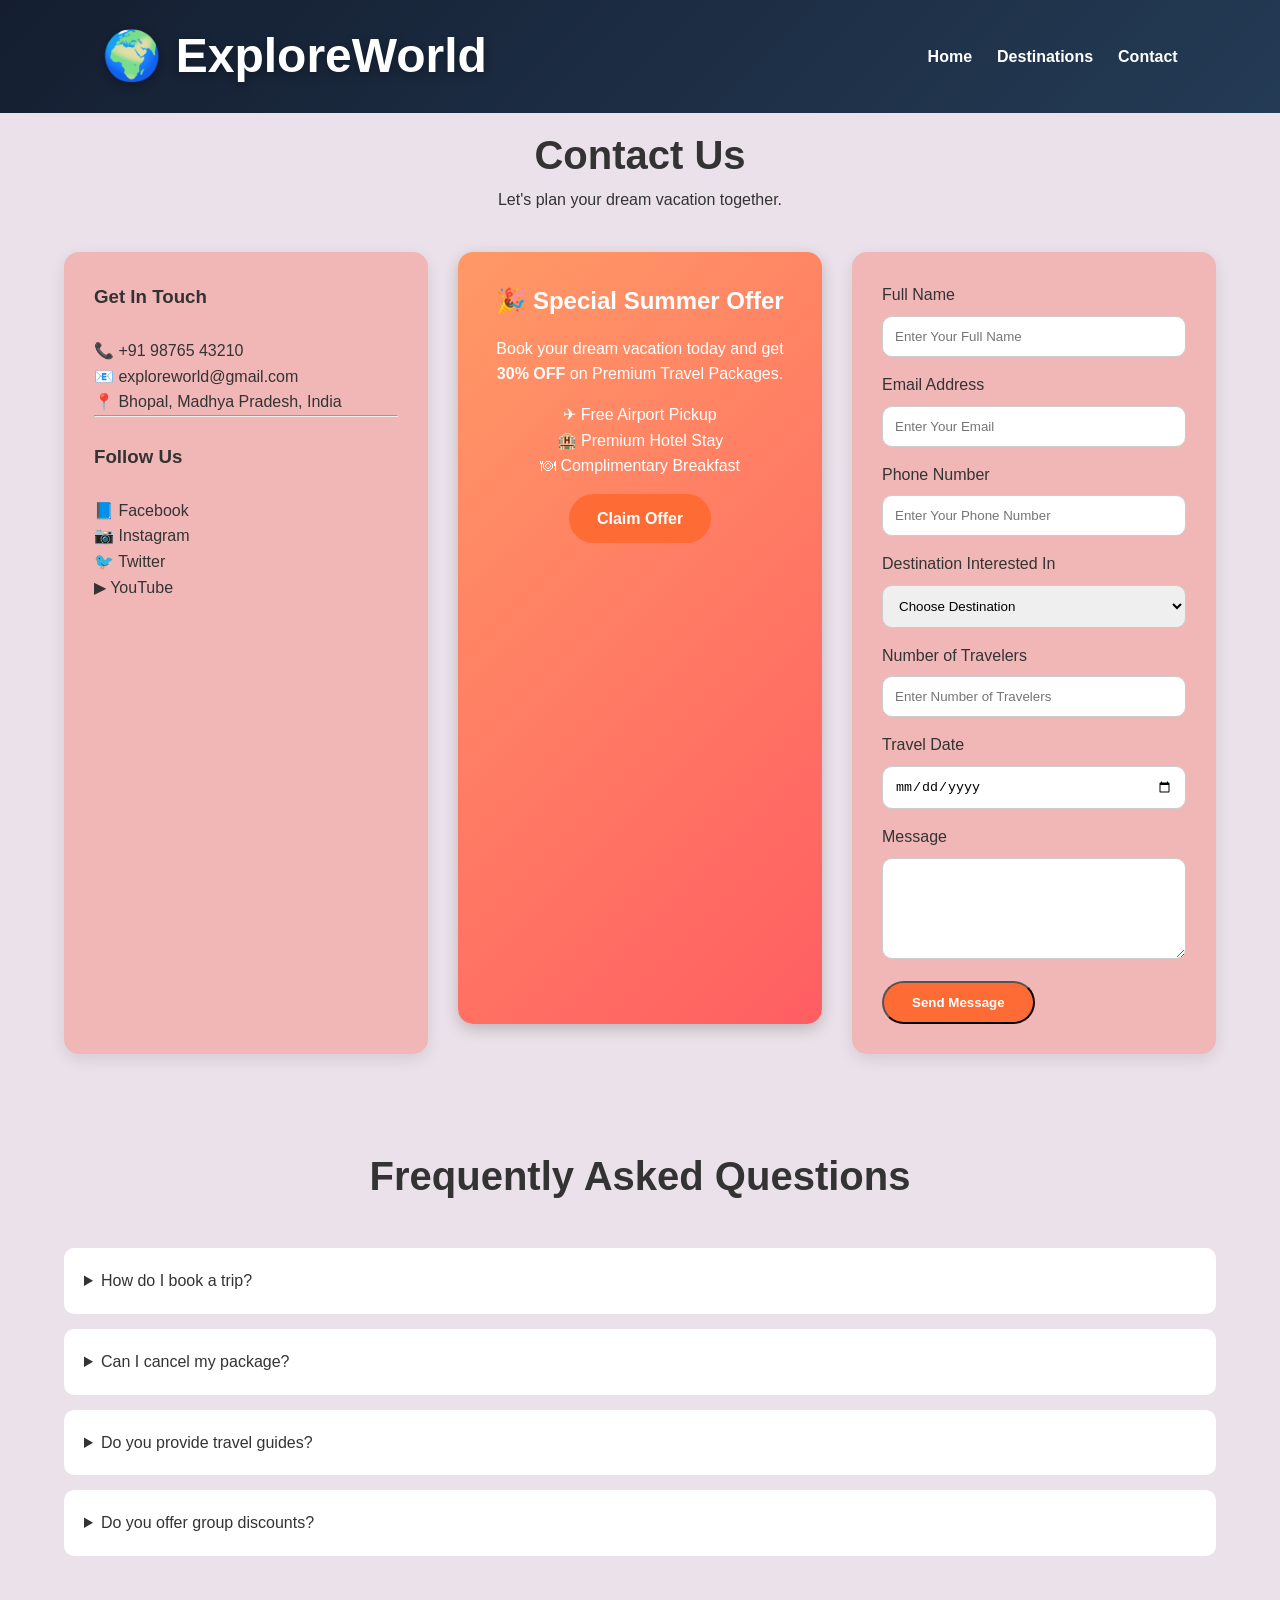
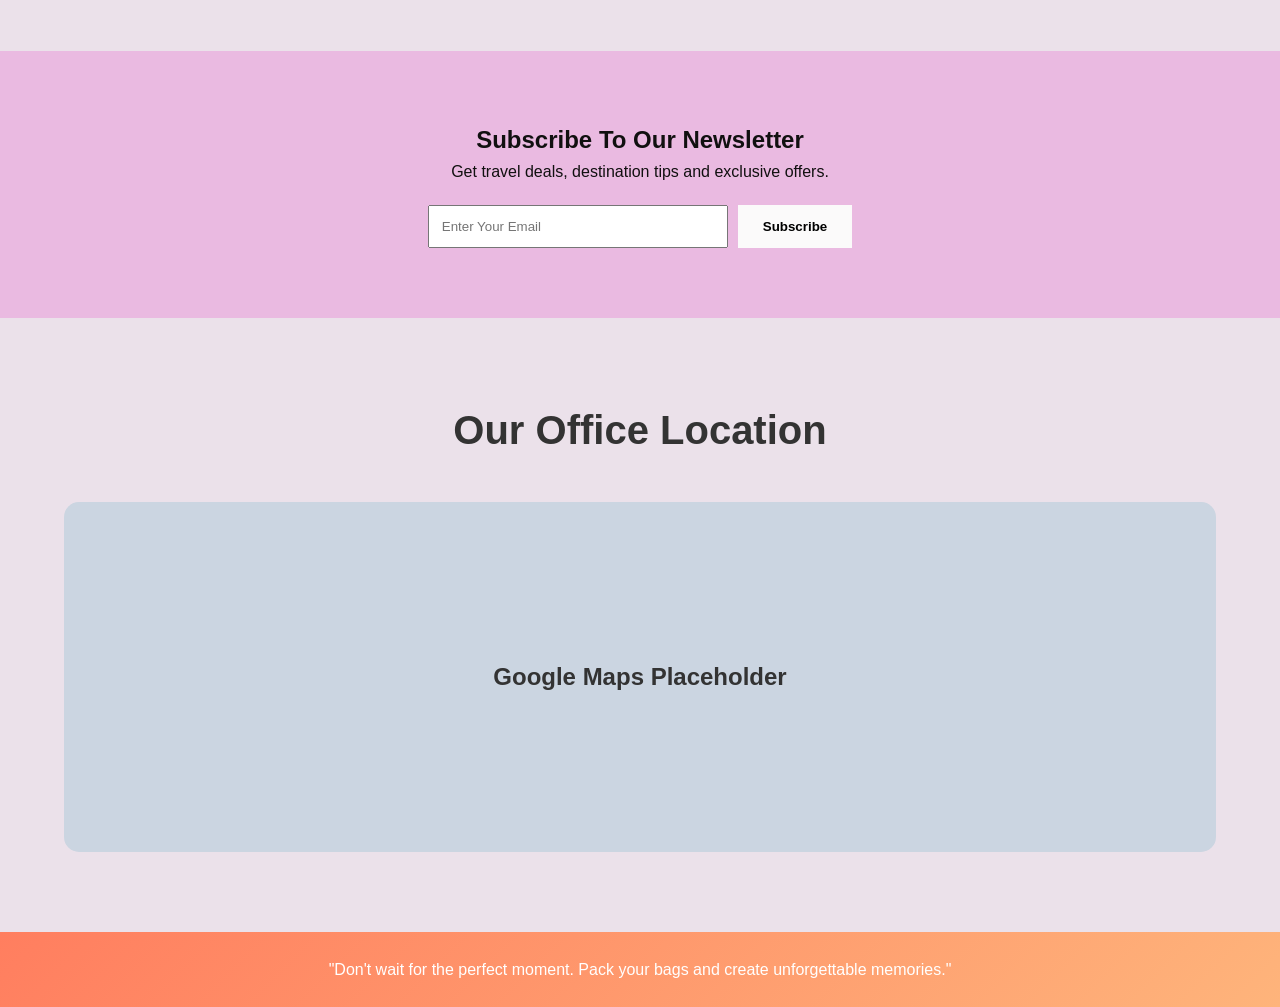
==== contact.html @ 72b14e28 "first commit" ====
<!DOCTYPE html>
<html lang="en">
<head>
    <meta charset="UTF-8">
    <meta name="viewport" content="width=device-width, initial-scale=1.0">
    <title>Contact Us | ExploreWorld</title>

    <link rel="stylesheet" href="styles/style.css">
</head>
<body>

<!-- =========================
     NAVBAR
========================= -->

<header>
    <nav class="navbar">

        <div class="logo">
           🌍 ExploreWorld
        </div>

        <ul class="nav-links">
            <li><a href="index.html">Home</a></li>
            <li><a href="destinations.html">Destinations</a></li>
            <li><a href="contact.html">Contact</a></li>
        </ul>

    </nav>
</header>

<!-- =========================
     CONTACT SECTION
========================= -->

<section class="contact-section">

    <div class="container">

        <div class="section-title">
            <h2>Contact Us</h2>
            <p>
                Let's plan your dream vacation together.
            </p>
        </div>

        <div class="contact-grid">

            <!-- CONTACT INFO -->

            <div class="contact-info">

                <h3>Get In Touch</h3>

                <br>

                <p>
                    📞 +91 98765 43210
                </p>

                <p>
                    📧 exploreworld@gmail.com
                </p>

                <p>
                    📍 Bhopal, Madhya Pradesh, India
                </p>

                <hr>

                <br>

                <h3>Follow Us</h3>

                <br>

                <p>📘 Facebook</p>
                <p>📷 Instagram</p>
                <p>🐦 Twitter</p>
                <p>▶ YouTube</p>

            </div>


            <div class="offer-box">

    <h2>🎉 Special Summer Offer</h2>

    <p>
        Book your dream vacation today and get
        <strong>30% OFF</strong> on Premium Travel Packages.
    </p>

    <p>
        ✈ Free Airport Pickup <br>
        🏨 Premium Hotel Stay <br>
        🍽 Complimentary Breakfast
    </p>

    <a href="#" class="btn">Claim Offer</a>

</div>

            <!-- FORM -->

            <div class="contact-form">

                <form>

                    <label>Full Name</label>
                    <input
                    type="text"
                    placeholder="Enter Your Full Name"
                    required>

                    <label>Email Address</label>
                    <input
                    type="email"
                    placeholder="Enter Your Email"
                    required>

                    <label>Phone Number</label>
                    <input
                    type="tel"
                    placeholder="Enter Your Phone Number">

                    <label>Destination Interested In</label>

                    <select>

                        <option>Choose Destination</option>

                        <option>Paris</option>
                        <option>Bali</option>
                        <option>Dubai</option>
                        <option>Switzerland</option>
                        <option>Goa</option>
                        <option>Manali</option>

                    </select>

                    <label>Number of Travelers</label>

                    <input
                    type="number"
                    placeholder="Enter Number of Travelers">

                    <label>Travel Date</label>

                    <input type="date">

                    <label>Message</label>

                    <textarea
                    rows="5"
                    placeholder="Write Your Message">
                    </textarea>

                    <button
                    type="submit"
                    class="btn">

                        Send Message

                    </button>

                </form>

            </div>

        </div>

    </div>

</section>

<!-- =========================
     FAQ SECTION
========================= -->

<section class="faq">

    <div class="container">

        <div class="section-title">
            <h2>Frequently Asked Questions</h2>
        </div>

        <details>
            <summary>
                How do I book a trip?
            </summary>

            <p>
                Fill out the contact form or
                call our travel experts.
            </p>
        </details>

        <details>
            <summary>
                Can I cancel my package?
            </summary>

            <p>
                Yes, cancellation policies
                depend on your package type.
            </p>
        </details>

        <details>
            <summary>
                Do you provide travel guides?
            </summary>

            <p>
                Yes, professional travel guides
                are available for selected tours.
            </p>
        </details>

        <details>
            <summary>
                Do you offer group discounts?
            </summary>

            <p>
                Yes, special discounts are
                available for large groups.
            </p>
        </details>

    </div>

</section>

<!-- =========================
     NEWSLETTER
========================= -->

<section class="newsletter">

    <div class="container">

        <h2>
            Subscribe To Our Newsletter
        </h2>

        <p>
            Get travel deals, destination tips
            and exclusive offers.
        </p>

        <form>

            <input
            type="email"
            placeholder="Enter Your Email">

            <button>
                Subscribe
            </button>

        </form>

    </div>

</section>

<!-- =========================
     MAP PLACEHOLDER
========================= -->

<section class="map">

    <div class="container">

        <div class="section-title">

            <h2>
                Our Office Location
            </h2>

        </div>

        <div class="map-box">

            Google Maps Placeholder

        </div>

    </div>

</section>

<!-- =========================
     FOOTER
========================= -->

<footer>

    <p>
"Don't wait for the perfect moment.
Pack your bags and create unforgettable memories."
</p>

    

</footer>

</body>
</html>
---- styles/style.css ----
/* ======================
   GLOBAL RESET
====================== */

*{
    margin:0;
    padding:0;
    box-sizing:border-box;
}

body{
    font-family:Arial, sans-serif;
    background:#ebe1ea;
    color:#333;
    line-height:1.6;
}

.container{
    width:90%;
    max-width:1200px;
    margin:auto;
}

img{
    width:100%;
    display:block;
}

a{
    text-decoration:none;
}

/* ======================
   NAVBAR
====================== */

.navbar{
      background:linear-gradient(
        135deg,
        #141E30,
        #243B55
    );
    display:flex;
    justify-content:space-between;
    align-items:center;
    padding:18px 8%;
}

 
    .logo{
    font-size:3rem;
    font-weight:700;
    color:white;
    text-shadow:0 3px 10px rgba(0,0,0,0.3);
}


.nav-links{
    list-style:none;
    display:flex;
    gap:25px;
}

.nav-links a{
    color:white;
    font-weight:bold;
}

.nav-links a:hover{
    color:#38bdf8;
}

/* ======================
   HERO SECTION
====================== */

.hero{
    height:100vh;

    background:
     linear-gradient(
        rgba(0,0,0,0.5),
        rgba(0,0,0,0.5)
    ),
    url("https://images.unsplash.com/photo-1507525428034-b723cf961d3e");

     

    background-size:cover;
    background-position:center;

    display:flex;
    justify-content:center;
    align-items:center;
    text-align:center;

    color:white;
}

.hero-content{
    max-width:800px;
}

.hero h1{
    font-size:60px;
    margin-bottom:20px;
}

.hero p{
    font-size:20px;
    margin-bottom:25px;
}

.btn{
    display:inline-block;
    background:#ff6b35;
    color:white;
    padding:12px 28px;
    border-radius:30px;
    font-weight:bold;
}

.btn:hover{
    background:#e95823;
}

/* ======================
   SECTION TITLE
====================== */

.section-title{
    text-align:center;
    margin-bottom:40px;
}

.section-title h2{
    font-size:40px;
}

/* ======================
   DESTINATION CARDS
====================== */

.destinations{
    padding:80px 0;
    background:#ebe1ea;
}

.destination-grid{
    display:grid;
    grid-template-columns:repeat(auto-fit,minmax(300px,1fr));
    gap:25px;
}

.card{
    background:white;
    border-radius:15px;
    overflow:hidden;

    box-shadow:
    0 5px 15px rgba(0,0,0,0.1);

    transition:.3s;
}

.card:hover{
    transform:translateY(-8px);
}

.card img{
    height:220px;
    object-fit:cover;
}

.card-content{
    padding:20px;
}

.location{
    color:#2563eb;
    font-weight:bold;
}

.rating{
    color:rgb(251, 202, 5);
    margin:10px 0;
}

/* ======================
   WHY CHOOSE US
====================== */

.why-us{
    background:#0f172a;
    color:white;
    padding:50px 0;
}

.glass-grid{
    display:grid;
    grid-template-columns:
    repeat(auto-fit,minmax(250px,1fr));

    gap:20px;
}

.glass-card{
    background:white;
    color:#333;
    padding:25px;
    border-radius:15px;
    text-align:center;
}

/* ======================
   TESTIMONIALS
====================== */

.testimonials{
    padding:80px 0;
}

.review-grid{
    display:grid;
    grid-template-columns:
    repeat(auto-fit,minmax(300px,1fr));

    gap:25px;
}

.review-card{
    background:white;
    padding:25px;
    border-radius:15px;

    box-shadow:
    0 5px 15px rgba(0, 0, 0, 0.1);
}

.review-top{
    display:flex;
    align-items:center;
    gap:15px;
    margin-bottom:15px;
}

.review-top img{
    width:60px;
    height:60px;
    border-radius:50%;
}

/* ======================
   PROGRESS BAR
====================== */

.ratings{
    padding:80px 0;
}

 
/* ======================
   DESTINATION DETAIL
====================== */

.destination-detail{
    padding: 10px 0;
}

.banner img{
    height:450px;
    object-fit:cover;
    border-radius:15px;
}

.info-box{
    background:white;
    padding:30px;
    border-radius:15px;
    margin-top:20px;

    box-shadow:
    0 5px 15px rgba(0,0,0,0.1);
}

/* ======================
   TABLES
====================== */

.table-container{
    overflow-x:auto;
    margin-top:20px;
}

table{
    width:100%;
    border-collapse:collapse;
}

th{
    background:#646f86;
    color:white;
}

th,td{
    border:1px solid #ddd;
    padding:15px;
    text-align:center;
}

.premium{
    background:#b09cad;
    font-weight:bold;
}

/* ======================
   CONTACT PAGE
====================== */

.contact-section{
    padding:  10px 0;
    background:#ebe1ea;
}

.contact-grid{
    display:grid;
    grid-template-columns:
    repeat(auto-fit,minmax(350px,1fr));

    gap:30px;
}

.contact-info,
.contact-form{
    background:rgb(241, 183, 183);
    padding:30px;
    border-radius:15px;

    box-shadow:
    0 5px 15px rgba(0,0,0,0.1);
}

.contact-form input,
.contact-form select,
.contact-form textarea{
    width:100%;
    padding:12px;
    margin-top:8px;
    margin-bottom:15px;

    border:1px solid #ccc;
    border-radius:10px;
}

/* ======================
   FAQ
====================== */

.faq{
    padding:80px 0;
    background:#ebe1ea;
}

details{
    background:white;
    padding:20px;
    margin-bottom:15px;
    border-radius:10px;
}

/* ======================
   NEWSLETTER
====================== */

.newsletter{
    background:#eabae1;
    color:rgb(17, 16, 16);
    text-align:center;
    padding:70px 0;
}

.newsletter form{
    display:flex;
    justify-content:center;
    gap:10px;
    margin-top:20px;
}

.newsletter input{
    padding:12px;
    width:300px;
}

.newsletter button{
    padding:12px 25px;
    border:none;
    background:rgb(251, 250, 250);
    font-weight:bold;
    cursor:pointer;
}

/* ======================
   MAP
====================== */

.map{
    padding:80px 0;
     background:#ebe1ea;
}

.map-box{
    height:350px;
    background:#cbd5e1;
    border-radius:15px;

    display:flex;
    justify-content:center;
    align-items:center;

    font-size:24px;
    font-weight:bolder;
}

/* ======================
   FOOTER
====================== */

footer{
    background:linear-gradient(
        135deg,
        #ff7e5f,
        #feb47b
    );
    color:white;
    text-align:center;
    padding:25px;
}


 /* ======================
   offer box
====================== */


    .offer-box{
    background:linear-gradient(135deg,#ff9966,#ff5e62);
    color:white;
    padding:30px;
    border-radius:15px;
    margin-bottom:30px;
    text-align:center;
    box-shadow:0 5px 15px rgba(0,0,0,0.2);
}

.offer-box h2{
    margin-bottom:15px;
}

.offer-box p{
    margin-bottom:15px;
}

/* ======================
   RESPONSIVE
====================== */

@media(max-width:768px){

    .navbar{
        flex-direction:column;
        gap:15px;
    }

    .nav-links{
        flex-wrap:wrap;
        justify-content:center;
    }

    .hero h1{
        font-size:38px;
    }

    .hero p{
        font-size:16px;
    }

    .newsletter form{
        flex-direction:column;
        align-items:center;
    }
    
}
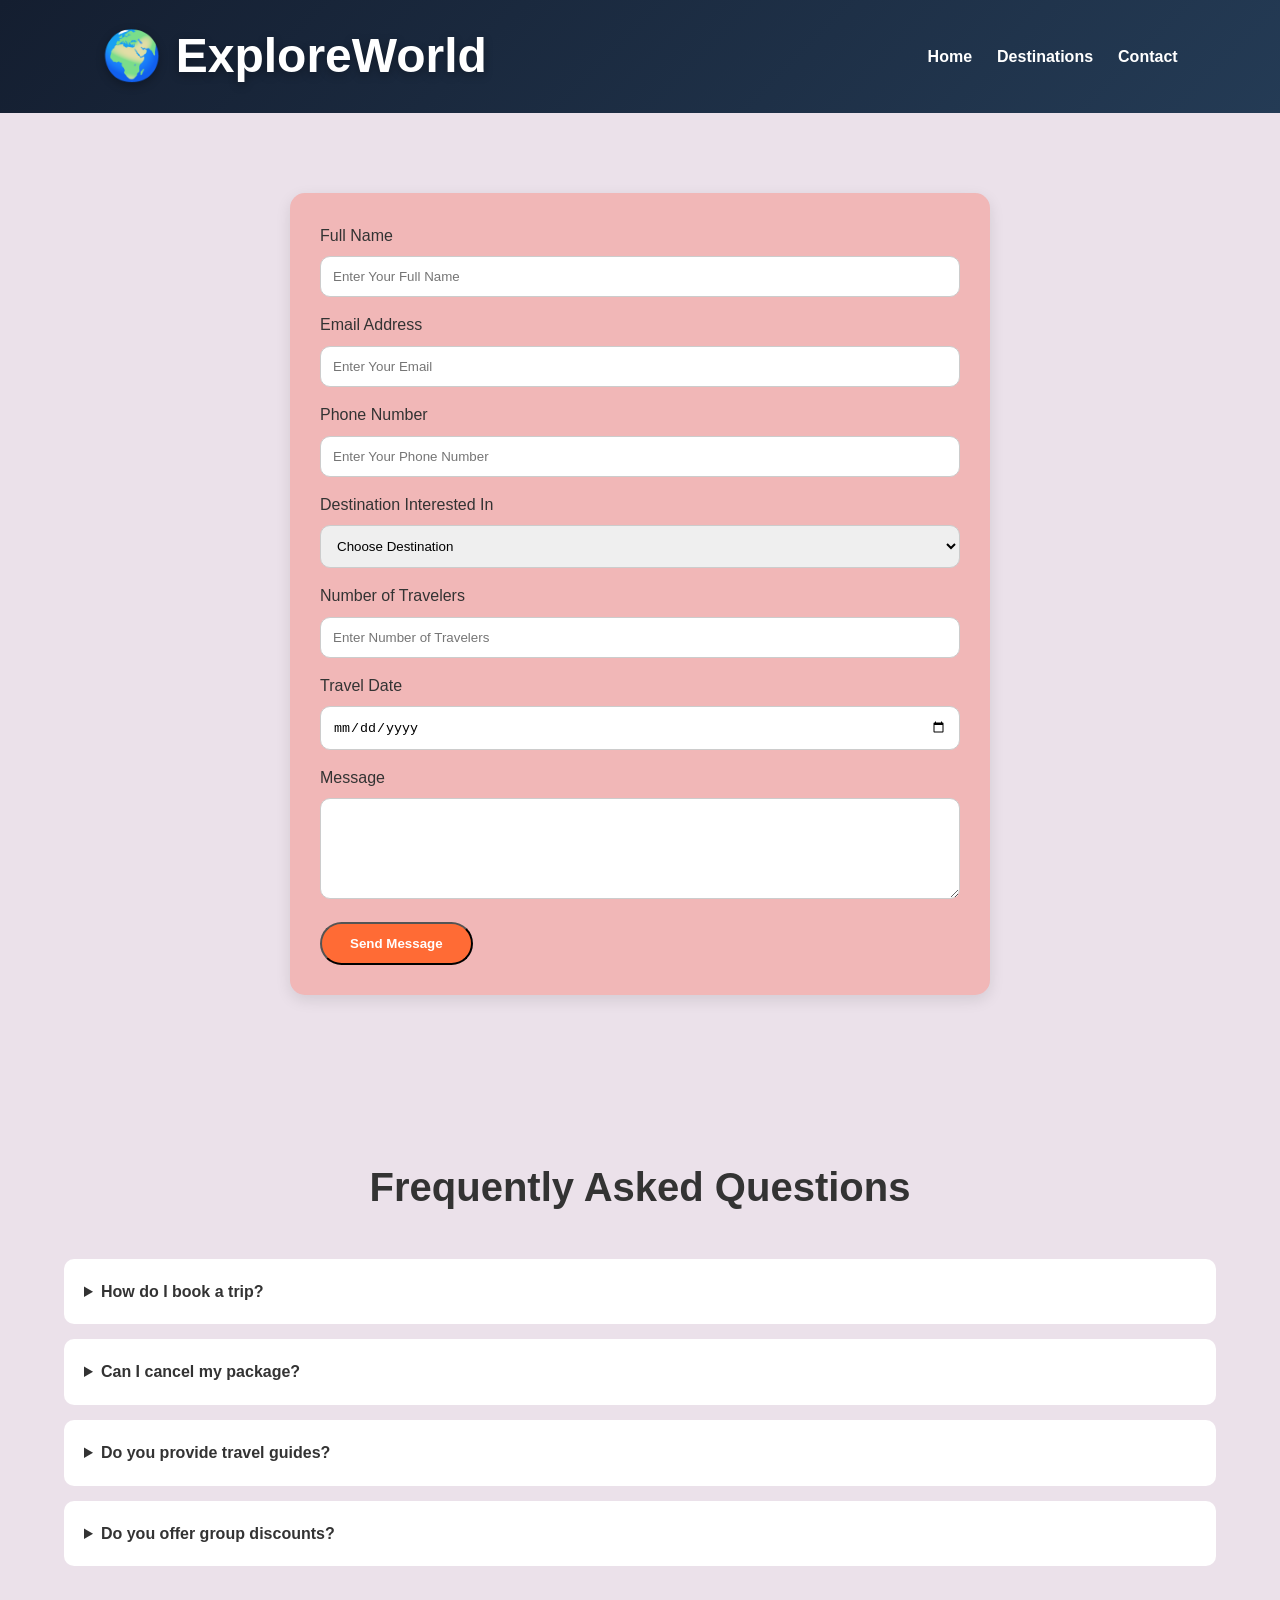
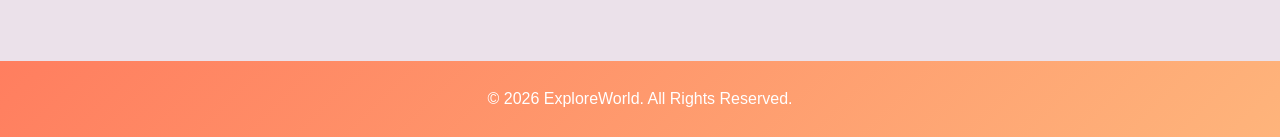
==== commit 8dd93ff3: "Update explore world website" ====
--- a/contact.html
+++ b/contact.html
@@ -36,73 +36,7 @@
 
 <section class="contact-section">
 
-    <div class="container">
-
-        <div class="section-title">
-            <h2>Contact Us</h2>
-            <p>
-                Let's plan your dream vacation together.
-            </p>
-        </div>
-
-        <div class="contact-grid">
-
-            <!-- CONTACT INFO -->
-
-            <div class="contact-info">
-
-                <h3>Get In Touch</h3>
-
-                <br>
-
-                <p>
-                    📞 +91 98765 43210
-                </p>
-
-                <p>
-                    📧 exploreworld@gmail.com
-                </p>
-
-                <p>
-                    📍 Bhopal, Madhya Pradesh, India
-                </p>
-
-                <hr>
-
-                <br>
-
-                <h3>Follow Us</h3>
-
-                <br>
-
-                <p>📘 Facebook</p>
-                <p>📷 Instagram</p>
-                <p>🐦 Twitter</p>
-                <p>▶ YouTube</p>
-
-            </div>
-
-
-            <div class="offer-box">
-
-    <h2>🎉 Special Summer Offer</h2>
-
-    <p>
-        Book your dream vacation today and get
-        <strong>30% OFF</strong> on Premium Travel Packages.
-    </p>
-
-    <p>
-        ✈ Free Airport Pickup <br>
-        🏨 Premium Hotel Stay <br>
-        🍽 Complimentary Breakfast
-    </p>
-
-    <a href="#" class="btn">Claim Offer</a>
-
-</div>
-
-            <!-- FORM -->
+        <!-- FORM -->
 
             <div class="contact-form">
 
@@ -234,78 +168,17 @@
     </div>
 
 </section>
-
-<!-- =========================
-     NEWSLETTER
-========================= -->
-
-<section class="newsletter">
-
-    <div class="container">
-
-        <h2>
-            Subscribe To Our Newsletter
-        </h2>
-
-        <p>
-            Get travel deals, destination tips
-            and exclusive offers.
-        </p>
-
-        <form>
-
-            <input
-            type="email"
-            placeholder="Enter Your Email">
-
-            <button>
-                Subscribe
-            </button>
-
-        </form>
-
-    </div>
-
-</section>
-
-<!-- =========================
-     MAP PLACEHOLDER
-========================= -->
-
-<section class="map">
-
-    <div class="container">
-
-        <div class="section-title">
-
-            <h2>
-                Our Office Location
-            </h2>
-
-        </div>
-
-        <div class="map-box">
-
-            Google Maps Placeholder
-
-        </div>
-
-    </div>
-
-</section>
-
+  
 <!-- =========================
      FOOTER
 ========================= -->
 
 <footer>
 
-    <p>
-"Don't wait for the perfect moment.
-Pack your bags and create unforgettable memories."
-</p>
+     <p>
+        © 2026 ExploreWorld. All Rights Reserved.
+    </p>
 
-    
 
 </footer>
 
--- a/styles/style.css
+++ b/styles/style.css
@@ -1,7 +1,3 @@
- /* ======================
-   GLOBAL RESET
-====================== */
-
 *{
     margin:0;
     padding:0;
@@ -35,7 +31,7 @@
 ====================== */
 
 .navbar{
-      background:linear-gradient(
+    background:linear-gradient(
         135deg,
         #141E30,
         #243B55
@@ -46,14 +42,12 @@
     padding:18px 8%;
 }
 
- 
-    .logo{
+.logo{
     font-size:3rem;
     font-weight:700;
     color:white;
     text-shadow:0 3px 10px rgba(0,0,0,0.3);
 }
-
 
 .nav-links{
     list-style:none;
@@ -75,17 +69,15 @@
 ====================== */
 
 .hero{
-    height:100vh;
+    min-height:100vh;
 
     background:
-     linear-gradient(
+    linear-gradient(
         rgba(0,0,0,0.5),
         rgba(0,0,0,0.5)
     ),
     url("https://images.unsplash.com/photo-1507525428034-b723cf961d3e");
 
-     
-
     background-size:cover;
     background-position:center;
 
@@ -99,6 +91,7 @@
 
 .hero-content{
     max-width:800px;
+    padding:20px;
 }
 
 .hero h1{
@@ -111,6 +104,10 @@
     margin-bottom:25px;
 }
 
+/* ======================
+   BUTTON
+====================== */
+
 .btn{
     display:inline-block;
     background:#ff6b35;
@@ -118,6 +115,7 @@
     padding:12px 28px;
     border-radius:30px;
     font-weight:bold;
+    transition:0.3s;
 }
 
 .btn:hover{
@@ -148,7 +146,8 @@
 
 .destination-grid{
     display:grid;
-    grid-template-columns:repeat(auto-fit,minmax(300px,1fr));
+    grid-template-columns:
+    repeat(auto-fit,minmax(300px,1fr));
     gap:25px;
 }
 
@@ -176,42 +175,6 @@
     padding:20px;
 }
 
-.location{
-    color:#2563eb;
-    font-weight:bold;
-}
-
-.rating{
-    color:rgb(251, 202, 5);
-    margin:10px 0;
-}
-
-/* ======================
-   WHY CHOOSE US
-====================== */
-
-.why-us{
-    background:#0f172a;
-    color:white;
-    padding:50px 0;
-}
-
-.glass-grid{
-    display:grid;
-    grid-template-columns:
-    repeat(auto-fit,minmax(250px,1fr));
-
-    gap:20px;
-}
-
-.glass-card{
-    background:white;
-    color:#333;
-    padding:25px;
-    border-radius:15px;
-    text-align:center;
-}
-
 /* ======================
    TESTIMONIALS
 ====================== */
@@ -234,58 +197,16 @@
     border-radius:15px;
 
     box-shadow:
-    0 5px 15px rgba(0, 0, 0, 0.1);
-}
-
-.review-top{
-    display:flex;
-    align-items:center;
-    gap:15px;
-    margin-bottom:15px;
-}
-
-.review-top img{
-    width:60px;
-    height:60px;
-    border-radius:50%;
-}
-
-/* ======================
-   PROGRESS BAR
-====================== */
-
-.ratings{
-    padding:80px 0;
-}
-
- 
-/* ======================
-   DESTINATION DETAIL
+    0 5px 15px rgba(0,0,0,0.1);
+}
+
+/* ======================
+   TABLE
 ====================== */
 
 .destination-detail{
-    padding: 10px 0;
-}
-
-.banner img{
-    height:450px;
-    object-fit:cover;
-    border-radius:15px;
-}
-
-.info-box{
-    background:white;
-    padding:30px;
-    border-radius:15px;
-    margin-top:20px;
-
-    box-shadow:
-    0 5px 15px rgba(0,0,0,0.1);
-}
-
-/* ======================
-   TABLES
-====================== */
+    padding:40px 0;
+}
 
 .table-container{
     overflow-x:auto;
@@ -302,7 +223,8 @@
     color:white;
 }
 
-th,td{
+th,
+td{
     border:1px solid #ddd;
     padding:15px;
     text-align:center;
@@ -318,20 +240,14 @@
 ====================== */
 
 .contact-section{
-    padding:  10px 0;
+    padding:80px 20PX;
     background:#ebe1ea;
 }
 
-.contact-grid{
-    display:grid;
-    grid-template-columns:
-    repeat(auto-fit,minmax(350px,1fr));
-
-    gap:30px;
-}
-
-.contact-info,
 .contact-form{
+    max-width:700px;
+    margin:auto;
+
     background:rgb(241, 183, 183);
     padding:30px;
     border-radius:15px;
@@ -368,57 +284,9 @@
     border-radius:10px;
 }
 
-/* ======================
-   NEWSLETTER
-====================== */
-
-.newsletter{
-    background:#eabae1;
-    color:rgb(17, 16, 16);
-    text-align:center;
-    padding:70px 0;
-}
-
-.newsletter form{
-    display:flex;
-    justify-content:center;
-    gap:10px;
-    margin-top:20px;
-}
-
-.newsletter input{
-    padding:12px;
-    width:300px;
-}
-
-.newsletter button{
-    padding:12px 25px;
-    border:none;
-    background:rgb(251, 250, 250);
+summary{
+    cursor:pointer;
     font-weight:bold;
-    cursor:pointer;
-}
-
-/* ======================
-   MAP
-====================== */
-
-.map{
-    padding:80px 0;
-     background:#ebe1ea;
-}
-
-.map-box{
-    height:350px;
-    background:#cbd5e1;
-    border-radius:15px;
-
-    display:flex;
-    justify-content:center;
-    align-items:center;
-
-    font-size:24px;
-    font-weight:bolder;
 }
 
 /* ======================
@@ -436,30 +304,6 @@
     padding:25px;
 }
 
-
- /* ======================
-   offer box
-====================== */
-
-
-    .offer-box{
-    background:linear-gradient(135deg,#ff9966,#ff5e62);
-    color:white;
-    padding:30px;
-    border-radius:15px;
-    margin-bottom:30px;
-    text-align:center;
-    box-shadow:0 5px 15px rgba(0,0,0,0.2);
-}
-
-.offer-box h2{
-    margin-bottom:15px;
-}
-
-.offer-box p{
-    margin-bottom:15px;
-}
-
 /* ======================
    RESPONSIVE
 ====================== */
@@ -484,9 +328,12 @@
         font-size:16px;
     }
 
-    .newsletter form{
-        flex-direction:column;
-        align-items:center;
-    }
-    
-}
+    .logo{
+        font-size:2rem;
+    }
+
+    .section-title h2{
+        font-size:30px;
+    }
+}
+
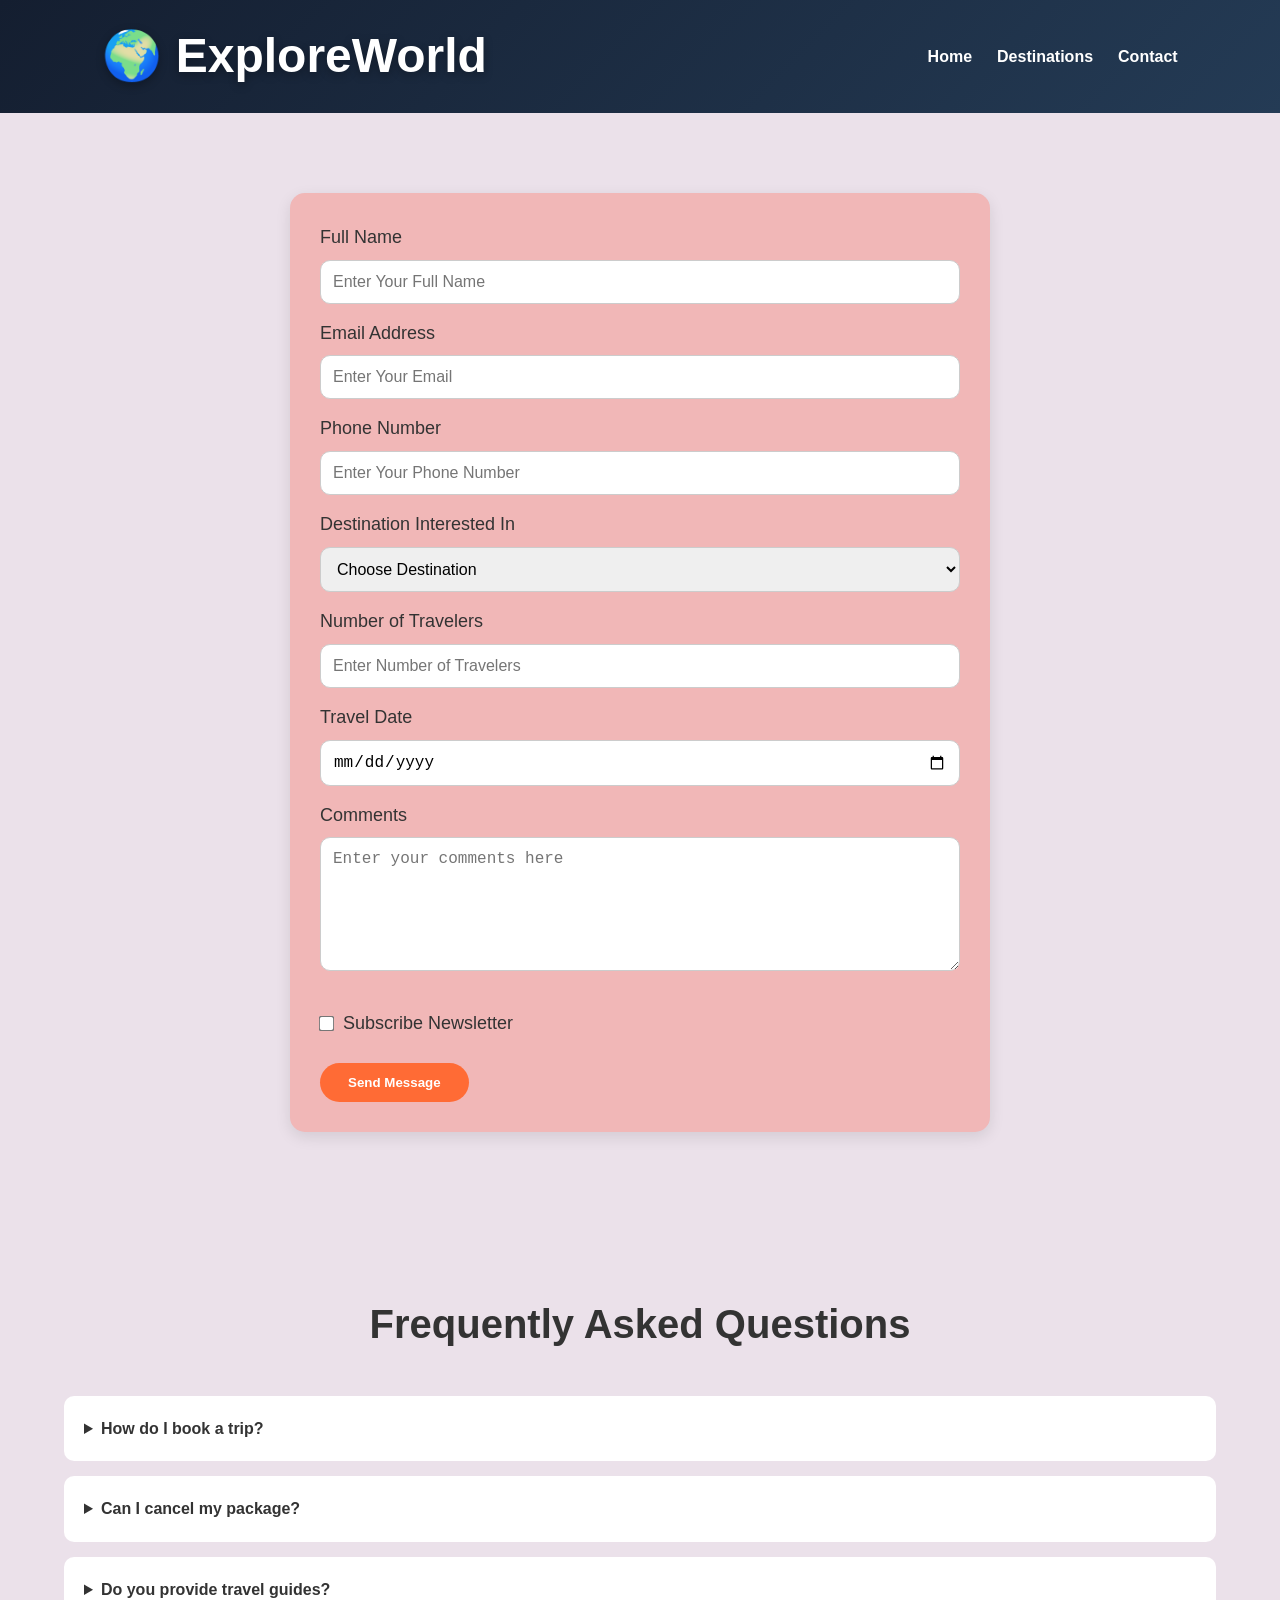
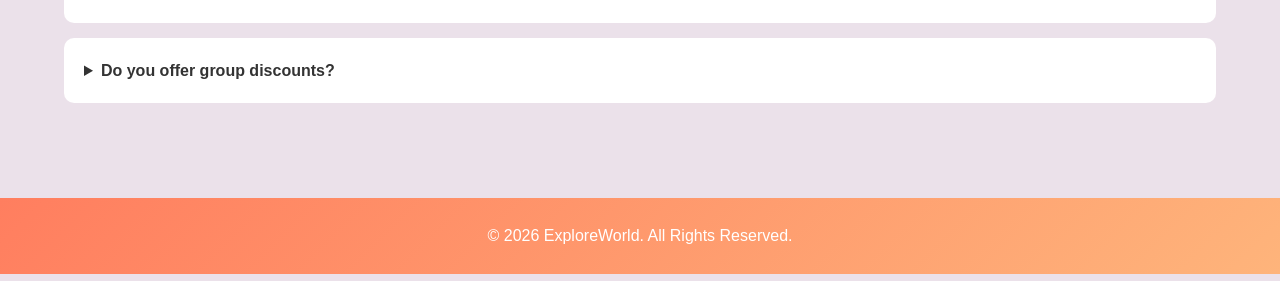
==== commit faa45680: "Update explore world2 design" ====
--- a/contact.html
+++ b/contact.html
@@ -84,20 +84,30 @@
 
                     <input type="date">
 
-                    <label>Message</label>
+                     <label>Comments</label>
 
-                    <textarea
-                    rows="5"
-                    placeholder="Write Your Message">
-                    </textarea>
+<textarea
+rows="6"
+placeholder="Enter your comments here">
+</textarea>
 
-                    <button
-                    type="submit"
-                    class="btn">
+<div class="newsletter">
 
-                        Send Message
+    <input
+    type="checkbox"
+    id="subscribe">
 
-                    </button>
+    <label for="subscribe">
+        Subscribe Newsletter
+    </label>
+
+</div>
+
+<button
+type="submit"
+class="btn">
+    Send Message
+</button>
 
                 </form>
 
--- a/styles/style.css
+++ b/styles/style.css
@@ -244,16 +244,23 @@
     background:#ebe1ea;
 }
 
+ /* Contact Form */
+
 .contact-form{
     max-width:700px;
     margin:auto;
-
     background:rgb(241, 183, 183);
     padding:30px;
     border-radius:15px;
 
     box-shadow:
     0 5px 15px rgba(0,0,0,0.1);
+}
+
+.contact-form label{
+    display:block;
+    margin-bottom:8px;
+    font-size:18px;
 }
 
 .contact-form input,
@@ -261,12 +268,54 @@
 .contact-form textarea{
     width:100%;
     padding:12px;
-    margin-top:8px;
     margin-bottom:15px;
 
     border:1px solid #ccc;
     border-radius:10px;
-}
+    font-size:16px;
+}
+
+.contact-form textarea{
+    resize:vertical;
+}
+
+/* Subscribe Newsletter */
+
+.newsletter{
+    display:flex;
+    align-items:center;
+    gap:10px;
+    margin:15px 0 25px;
+}
+
+.newsletter input[type="checkbox"]{
+    width:auto;
+    margin:0;
+    padding:0;
+    transform:scale(1.2);
+    cursor:pointer;
+}
+
+.newsletter label{
+    margin:0;
+    font-size:18px;
+    cursor:pointer;
+}
+
+/* Button */
+
+.btn{
+    display:inline-block;
+    background:#ff6b35;
+    color:white;
+    padding:12px 28px;
+    border:none;
+    border-radius:30px;
+    font-weight:bold;
+    cursor:pointer;
+}
+
+ 
 
 /* ======================
    FAQ
